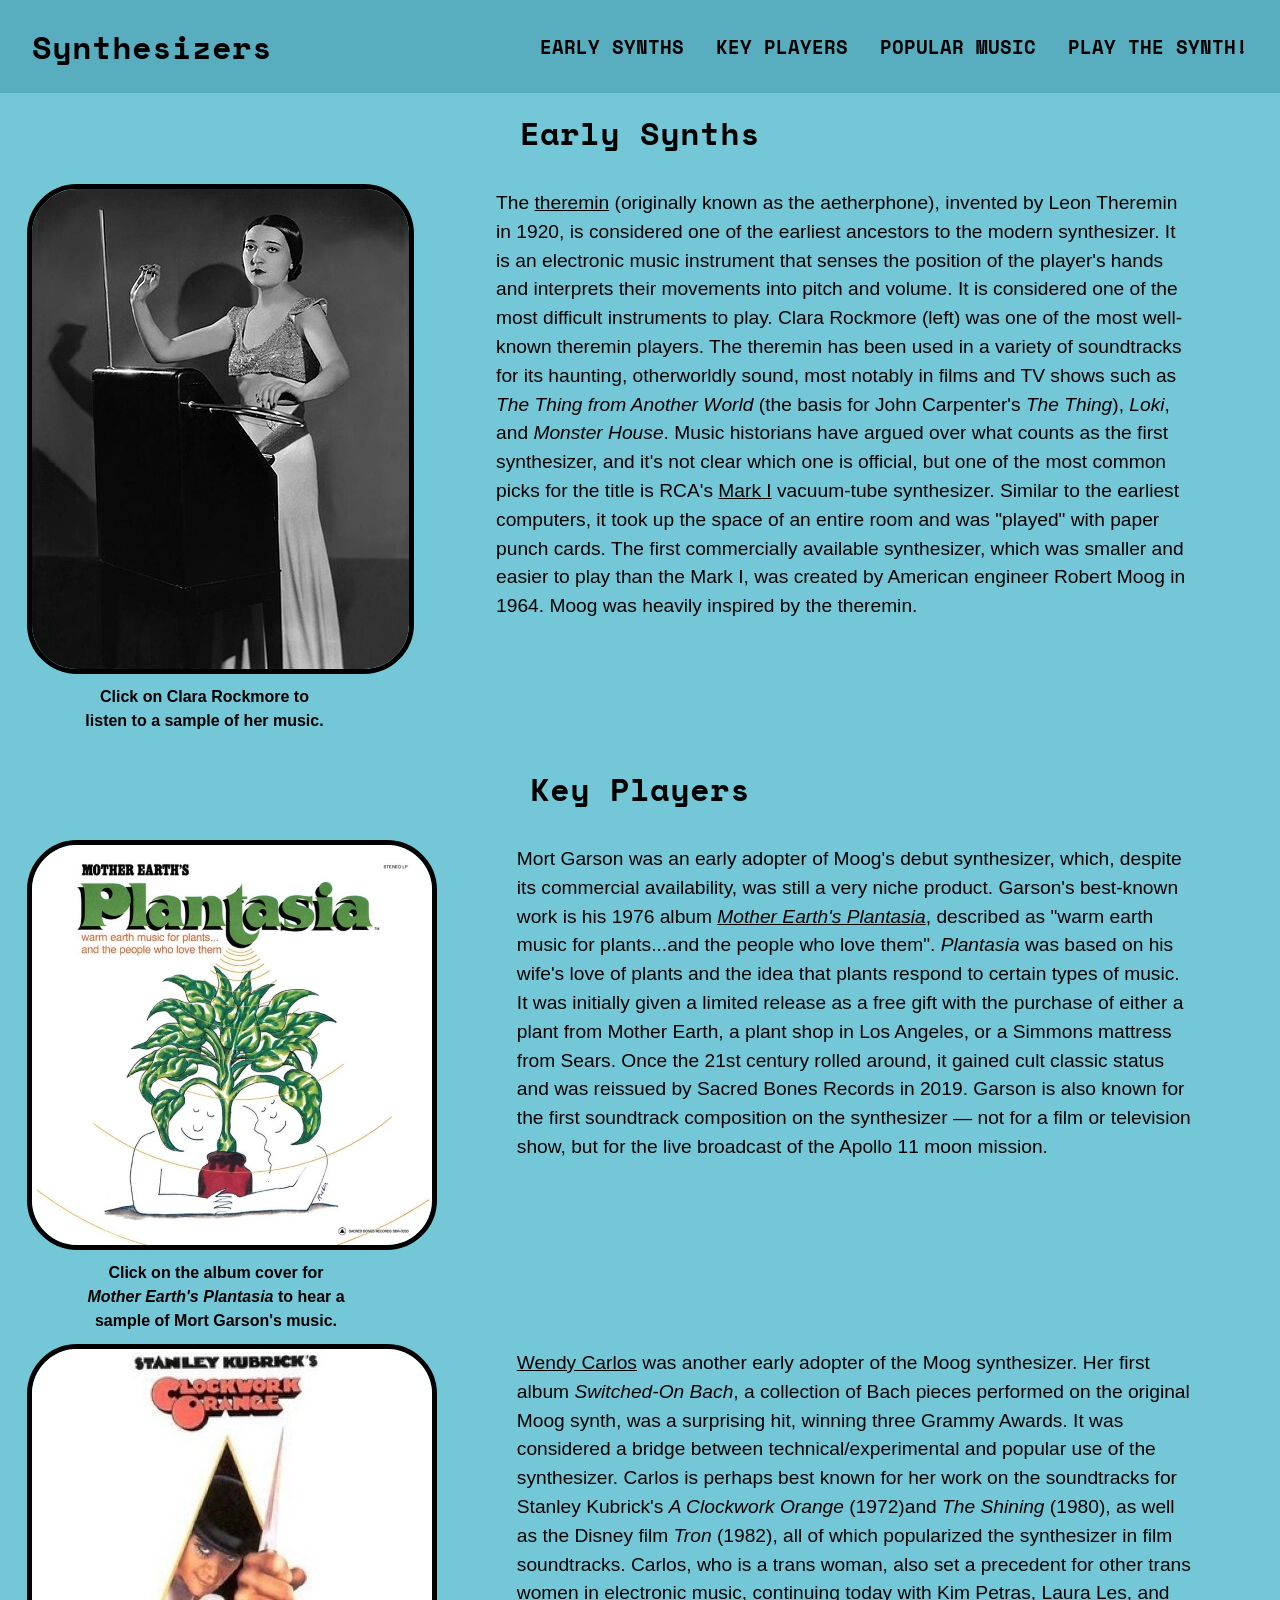
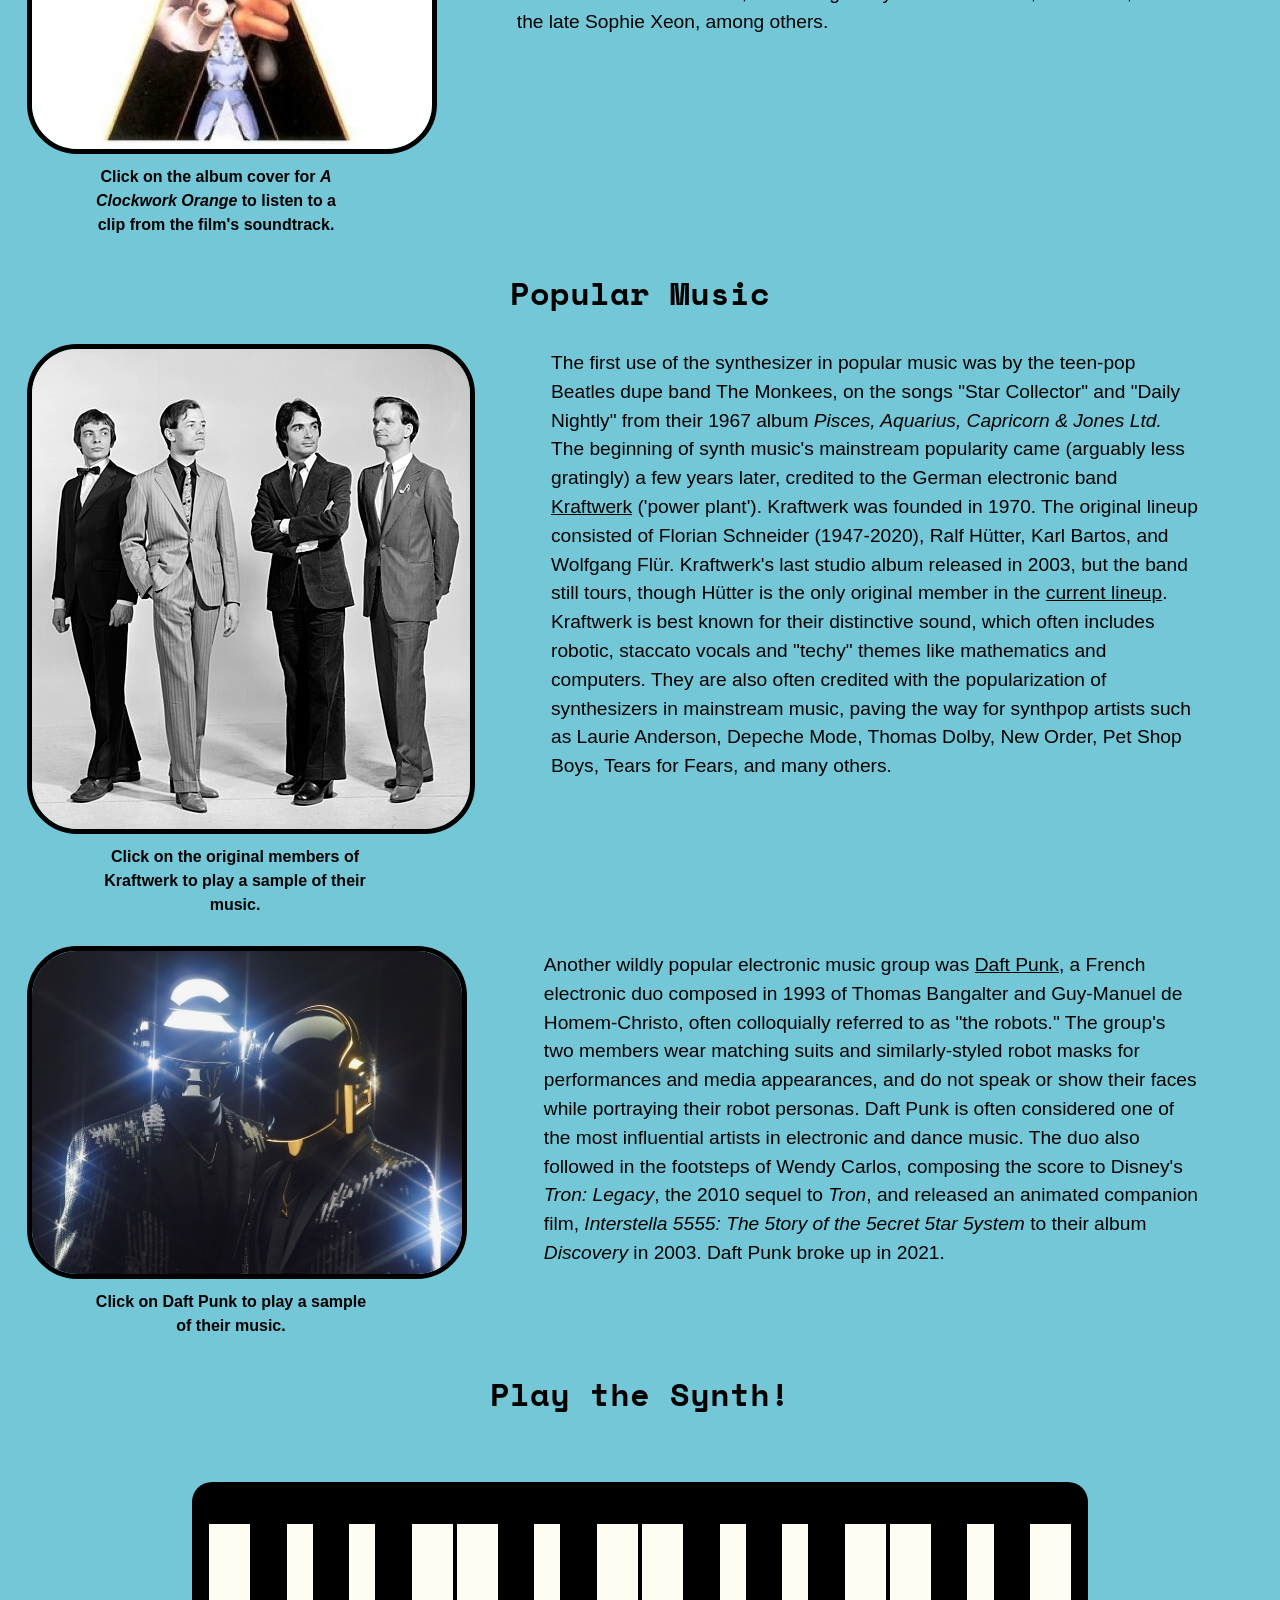
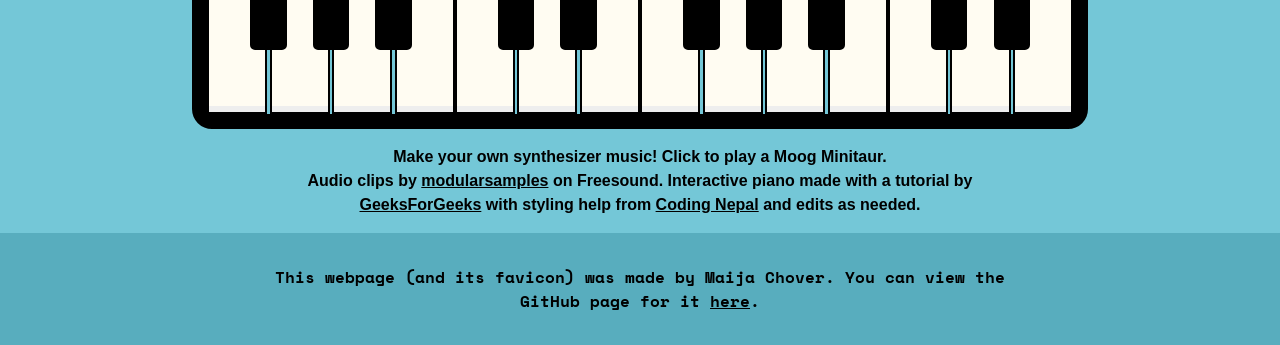
==== synth-project.html @ 5e9b10bf "Initial commit" ====
<!DOCTYPE html>
<html>

<head>
    <meta charset="utf-8">
    <meta name="viewport" content="width=device-width, initial-scale=1">
    <title>Synthesizers</title>
    <link rel="icon" type="image/png" href="images/favicon.png">

    <link rel="preconnect" href="https://fonts.googleapis.com">
    <link rel="preconnect" href="https://fonts.gstatic.com" crossorigin>
    <link href="https://fonts.googleapis.com/css2?family=Lato:ital,wght@0,100;0,300;0,400;0,700;0,900;1,100;1,300;1,400;1,700;1,900&family=Space+Mono:ital,wght@0,400;0,700;1,400;1,700&display=swap" rel="stylesheet">

    <link rel="stylesheet" href="styles/synth-project.css">
</head>

<body>
    <header>
<h1>Synthesizers</h1> 
<nav>
    <ul>
        <li><a href="#early-synths">Early Synths</a></li>
        <li><a href="#key-players">Key Players</a></li>
        <li><a href="#popular-music">Popular Music</a></li>
        <li><a href="#play-the-synth">Play the Synth!</a></li>
    </ul>
</nav>
</header>

<article id="early-synths">
<h1>Early Synths</h1>
</article>

<article id="theremin">
    <section class="image">
        <div class="card" id="card1">
            <div class="card-contents">
                <div class="front">
            <img src="images/clara-rockmore.jpg" alt="A black and white photo of Clara Rockmore standing at her theremin." id="clara-rockmore">
            </div>
                <div class="back">
                    <img src="images/clara-rockmore.jpg" alt="A black and white photo of Clara Rockmore standing at her theremin." id="clara-rockmore2">
        <h4>"The Swan" from <i>The Carnival of the Animals</i> by Camille Saint-Saëns performed by Clara Rockmore. Image of Clara Rockmore from <a href="https://commons.wikimedia.org/wiki/File:Clara_Rockmore_(1911-1998)_at_her_Theremin.jpg" target="_blank">Wikimedia Commons</a> in the public domain. <a href="https://www.w3schools.com/howto/howto_css_flip_card.asp" target="_blank">Flip card tutorial</a> and <a href="https://www.w3schools.com/howto/howto_css_image_text.asp" target="_blank"> text-over-image tutorial</a> by W3Schools with edits as needed.</h4>
        <audio src="audio/track1.mp3" class="audio" id="track1" preload="auto">
        </audio>
                </div>
            </div>
        </div>
        <h4>Click on Clara Rockmore to listen to a sample of her music.</h4>
    </section>

<section class="text">
<p>The <a href="https://omeka-s.grinnell.edu/s/MusicalInstruments/item/8038#:~:text=The%20theremin%20is%20a%20movement,Anglicized%20form%20as%20Leon%20Theremin" target="_blank">theremin</a> (originally known as the aetherphone), invented by Leon Theremin in 1920, is considered one of the earliest ancestors to the modern synthesizer. It is an electronic music instrument that senses the position of the player's hands and interprets their movements into pitch and volume. It is considered one of the most difficult instruments to play. Clara Rockmore (left) was one of the most well-known theremin players. The theremin has been used in a variety of soundtracks for its haunting, otherworldly sound, most notably in films and TV shows such as <i>The Thing from Another World</i> (the basis for John Carpenter's <i>The Thing</i>), <i>Loki</i>, and <i>Monster House</i>. Music historians have argued over what counts as the first synthesizer, and it's not clear which one is official, but one of the most common picks for the title is RCA's <a href="https://ethw.org/RCA_Mark_I_and_Mark_II_Synthesizers" target="_blank">Mark I</a> vacuum-tube synthesizer. Similar to the earliest computers, it took up the space of an entire room and was "played" with paper punch cards. The first commercially available synthesizer, which was smaller and easier to play than the Mark I, was created by American engineer Robert Moog in 1964. Moog was heavily inspired by the theremin.</p>
    </section>
</article>

<article id="key-players">
<h1>Key Players</h1>
</article>

<article>

<section class="image">
    <div class="card" id="card2">
        <div class="card-contents">
            <div class="front">
        <img src="images/plantasia.jpg" id="plantasia" alt="The album cover for Mother Earth's Plantasia, which features abstract line drawings of two people embracing a plant.">
        </div>
            <div class="back">
                <img src="images/plantasia.jpg" alt="The album cover for Mother Earth's Plantasia, which features abstract line drawings of two people embracing a plant." id="plantasia2">
    <h4>"Baby's Tears Blues" from <i>Mother Earth's Plantasia</i> by Mort Garson, recorded on an original Moog synthesizer. <a href="https://www.w3schools.com/howto/howto_css_flip_card.asp" target="_blank">Flip card tutorial</a> and <a href="https://www.w3schools.com/howto/howto_css_image_text.asp" target="_blank"> text-over-image tutorial</a> by W3Schools with edits as needed.</h4>
    <audio src="audio/track2.mp3" class="audio" id="track2" preload="auto">
    </audio>
            </div>
        </div>
    </div>
    <h4>Click on the album cover for <i>Mother Earth's Plantasia</i> to hear a sample of Mort Garson's music.</h4>
</section>
    <section class="text">
<p>
 
    Mort Garson was an early adopter of Moog's debut synthesizer, which, despite its commercial availability, was still a very niche product. Garson's best-known work is his 1976 album <a href="https://www.moogmusic.com/news/celebrating-plantasia" target="_blank"><i>Mother Earth's Plantasia</i></a>, described as "warm earth music for plants...and the people who love them". <i>Plantasia</i> was based on his wife's love of plants and the idea that plants respond to certain types of music. It was initially given a limited release as a free gift with the purchase of either a plant from Mother Earth, a plant shop in Los Angeles, or a Simmons mattress from Sears. Once the 21st century rolled around, it gained cult classic status and was reissued by Sacred Bones Records in 2019. Garson is also known for the first soundtrack composition on the synthesizer — not for a film or television show, but for the live broadcast of the Apollo 11 moon mission.
    
</p>
</section>
</article>
<article>
<section class="image">
    <div class="card" id="card3">
        <div class="card-contents">
            <div class="front">
        <img src="images/a-clockwork-orange.jpg" alt="The album cover for A Clockwork Orange, showing the film's title along with an illustration of its main character." id="a-clockwork-orange">
        </div>
            <div class="back">
                <img src="images/a-clockwork-orange.jpg" alt="The album cover for A Clockwork Orange, showing the film's title along with an illustration of its main character." id="a-clockwork-orange2">
    <h4>"Theme from <i>A Clockwork Orange</i>" from the soundtrack of <i>A Clockwork Orange</i> by Wendy Carlos. Album cover image in the <a href="https://en.wikipedia.org/wiki/File:A-clockwork-orange.jpg" target="_blank">public domain</a>. <a href="https://www.w3schools.com/howto/howto_css_flip_card.asp" target="_blank">Flip card tutorial</a> and <a href="https://www.w3schools.com/howto/howto_css_image_text.asp" target="_blank"> text-over-image tutorial</a> by W3Schools with edits as needed.</h4>
    <audio src="audio/track3.mp3" class="audio" id="track3" preload="auto">
    </audio>
            </div>
        </div>
    </div>
<h4>Click on the album cover for <i>A Clockwork Orange</i> to listen to a clip from the film's soundtrack.</h4>
</section>

<section class="text">
    <p><a href="https://www.britannica.com/biography/Wendy-Carlos" target="_blank">Wendy Carlos</a> was another early adopter of the Moog synthesizer. Her first album <i>Switched-On Bach</i>, a collection of Bach pieces performed on the original Moog synth, was a surprising hit, winning three Grammy Awards. It was considered a bridge between technical/experimental and popular use of the synthesizer. Carlos is perhaps best known for her work on the soundtracks for Stanley Kubrick's <i>A Clockwork Orange</i> (1972)and <i>The Shining</i> (1980), as well as the Disney film <i>Tron</i> (1982), all of which popularized the synthesizer in film soundtracks. Carlos, who is a trans woman, also set a precedent for other trans women in electronic music, continuing today with Kim Petras, Laura Les, and the late Sophie Xeon, among others.
</p>
</section>
</article>

<article id="popular-music">
<h1>Popular Music</h1>
</article>


<article>
    <section class="image">
        <div class="card" id="card4">
            <div class="card-contents">
                <div class="front">
            <img src="images/kraftwerk.jpg" alt="A black and white photo of the four members of Kraftwerk standing in a line." id="kraftwerk">
            </div>
                <div class="back">
                    <img src="images/kraftwerk.jpg" alt="A black and white photo of the four members of Kraftwerk standing in a line." id="kraftwerk2">
        <h4>"Pocket Calculator" from <i>Computer World</i> by Kraftwerk. Image of Kraftwerk from <a href="https://commons.wikimedia.org/wiki/File:Kraftwerk_1975.jpg" target="_blank">Wikimedia Commons</a> in the public domain. <a href="https://www.w3schools.com/howto/howto_css_flip_card.asp" target="_blank">Flip card tutorial</a> and <a href="https://www.w3schools.com/howto/howto_css_image_text.asp" target="_blank"> text-over-image tutorial</a> by W3Schools with edits as needed.</h4>
        <audio src="audio/track4.mp3" class="audio" id="track4" preload="auto">
        </audio>
                </div>
            </div>
        </div>
        <h4>Click on the original members of Kraftwerk to play a sample of their music.</h4>
    </section>

    <section class="text"> 
        <p>
    The <a href="https://www.wqxr.org/story/moog-synthesizers-dynamic-musical-history/" target="_blank"></a>first use of the synthesizer in popular music was by the teen-pop Beatles dupe band The Monkees, on the songs "Star Collector" and "Daily Nightly" from their 1967 album <i>Pisces, Aquarius, Capricorn & Jones Ltd.</i> The beginning of synth music's mainstream popularity came (arguably less gratingly) a few years later, credited to the German electronic band <a href="https://www.britannica.com/topic/Kraftwerk" target="_blank">Kraftwerk</a> ('power plant'). Kraftwerk was founded in 1970. The original lineup consisted of Florian Schneider (1947-2020), Ralf Hütter, Karl Bartos, and Wolfgang Flür. Kraftwerk's last studio album released in 2003, but the band still tours, though Hütter is the only original member in the <a href="http://kraftwerkfaq.hu/members.html#present" target="_blank">current lineup</a>. Kraftwerk is best known for their distinctive sound, which often includes robotic, staccato vocals and "techy" themes like mathematics and computers. They are also often credited with the popularization of synthesizers in mainstream music, paving the way for synthpop artists such as Laurie Anderson, Depeche Mode, Thomas Dolby, New Order, Pet Shop Boys, Tears for Fears, and many others.</p>
</section>
</article>
<br>
<article>
    <section class="image">
        <div class="card" id="card5">
            <div class="card-contents">
                <div class="front">
            <img src="images/daft-punk.jpg" alt="The two members of Daft Punk in their robot personas standing side by side." id="daft-punk">
            </div>
                <div class="back">
                    <img src="images/daft-punk.jpg" alt="The two members of Daft Punk in their robot personas standing side by side." id="daft-punk2">
        <h4>"Harder, Better, Faster, Stronger" from <i>Discovery</i> by Daft Punk. Image of Daft Punk from <a href="https://commons.wikimedia.org/wiki/File:Daft_Punk_in_2013.jpg" target="_blank">Wikimedia Commons</a>. <a href="https://www.w3schools.com/howto/howto_css_flip_card.asp" target="_blank">Flip card tutorial</a> and <a href="https://www.w3schools.com/howto/howto_css_image_text.asp" target="_blank"> text-over-image tutorial</a> by W3Schools with edits as needed.</h4>
        <audio src="audio/track5.mp3" class="audio" id="track5" preload="auto">
        </audio>
                </div>
            </div>
        </div>
        <h4>Click on Daft Punk to play a sample of their music.</h4>
    </section>
    <section class="text">
<p>Another wildly popular electronic music group was <a href="https://www.britannica.com/topic/Daft-Punk" target="_blank">Daft Punk</a>, a French electronic duo composed in 1993 of Thomas Bangalter and Guy-Manuel de Homem-Christo, often colloquially referred to as "the robots." The group's two members wear matching suits and similarly-styled robot masks for performances and media appearances, and do not speak or show their faces while portraying their robot personas. Daft Punk is often considered one of the most influential artists in electronic and dance music. The duo also followed in the footsteps of Wendy Carlos, composing the score to Disney's <i>Tron: Legacy</i>, the 2010 sequel to <i>Tron</i>, and released an animated companion film, <i>Interstella 5555: The 5tory of the 5ecret 5tar 5ystem</i> to their album <i>Discovery</i> in 2003. Daft Punk broke up in 2021.
</p>
    </section>
</article>

<article id="play-the-synth">
    <h1>Play the Synth!</h1>
</article>

<div class="piano">
    <ul class="keys-list">
        <li class="keys white" data-key="1"></li>
        <li class="keys black" data-key="2"></li>
        <li class="keys white" data-key="3"></li>
        <li class="keys black" data-key="4"></li>
        <li class="keys white" data-key="5"></li>
        <li class="keys black" data-key="6"></li>
        <li class="keys white" data-key="7"></li>
        <li class="keys white" data-key="8"></li>
        <li class="keys black" data-key="9"></li>
        <li class="keys white" data-key="10"></li>
        <li class="keys black" data-key="11"></li>
        <li class="keys white" data-key="12"></li>
        <li class="keys white" data-key="13"></li>
        <li class="keys black" data-key="14"></li>
        <li class="keys white" data-key="15"></li>
        <li class="keys black" data-key="16"></li>
        <li class="keys white" data-key="17"></li>
        <li class="keys black" data-key="18"></li>
        <li class="keys white" data-key="19"></li>
        <li class="keys white" data-key="20"></li>
        <li class="keys black" data-key="21"></li>
        <li class="keys white" data-key="22"></li>
        <li class="keys black" data-key="23"></li>
        <li class="keys white" data-key="24"></li>
    </ul>
</div>

<h4>Make your own synthesizer music! Click to play a Moog Minitaur. <br> Audio clips by <a href="https://freesound.org/people/modularsamples/packs/17167/" target="_blank">modularsamples</a> on Freesound. Interactive piano made with a tutorial by <a href="https://www.geeksforgeeks.org/build-a-piano-using-html-css-and-javascript/" target="_blank">GeeksForGeeks</a> with styling help from <a href="https://www.codingnepalweb.com/playable-piano-html-css-javascript/" target="_blank">Coding Nepal</a> and edits as needed.</h4>

<footer>
    <h4>
    This webpage (and its favicon) was made by Maija Chover. You can view the GitHub page for it <a href="" target="_blank">here</a>.
    </h4>
</footer>

<script src="scripts/synth-project.js"></script>
</body>
</html>
---- styles/synth-project.css ----
html {
    font-size: 100%;
    box-sizing: border-box;
  }
  * {
    box-sizing: inherit;
}
  body {
    background: #74C7D7;
    color: #000;
    font-family: 'IBM Plex Sans', 'Helvetica', sans-serif;
    display: flex;
    flex-direction: column;
    align-items: center;
    text-align: center;
    width: 100%;
    margin: 0;
    padding: 0;
  }

  header {
    font-family: 'Space Mono', 'Futura', sans-serif;
    background-color: #58ADBE;
    margin: 0;
    padding: 1rem;
    width: 100%;
    justify-content: space-between;
    align-items: center;
    display: flex;
    font-weight: bold;
}

footer {
    font-family: 'Space Mono', 'Futura', sans-serif;
    background-color: #58ADBE;
    margin: 0;
    padding: 1rem 0;
    width: 100%;
    text-align: center;
}

p {
    padding: 0;
    margin: 1rem 10%;
    margin-top: 0;
    text-align: left;
    font-size: 120%;
    line-height: 1.5;
}

header h1 {
    text-align: left;
    padding: 0 0 0 1rem;
    margin: 0;
}

h1 {
    font-family: 'Space Mono', 'Futura', sans-serif;
    text-align: center;
    padding: 0;
    margin: 1rem;
    margin-bottom: 2rem;
    font-size: 2em;
}

h4 {
    margin: 1rem 20%;
    line-height: 1.5;
}

nav ul {
    display: flex;
    list-style: none;
    margin: 0;
    font-size: 120%;
    text-transform: uppercase;
    padding: 1rem;
}

nav ul li {
    margin: 0;
    margin-left: 2rem;
}

article {
    display: flex;
    flex-direction: row;
}

div {
    display: flex;
    align-items: center;  
    justify-content: center;
    border-radius: 50px;
}

img {
    border-radius: 50px;
    border: solid 5px #000; 
}

a {
    color: #000;
}

a:hover {
    color: #115363;
    text-decoration: none;
}

header a {
    text-decoration: none;
}

.card {
    border-radius: 50px;
    perspective: 1000px;
    margin: 0;
    padding: 0;
    background-color: transparent;
    margin-left: 2rem;
}

#card1 {
    width: 377px;
    height: 480px;
}

#card2 {
    width: 400px;
    height: 400px;
}

#card3{
    width: 400px;
    height: 400px; 
}

#card4 {
    width: 438px;
    height: 480px;
}

#card5 {
    height: 323px;
    width: 430px;
}

.card.flipped .card-contents {
    transform: rotateY(180deg);
}

.card-contents {
    position: relative;
    width: 100%;
    height: 100%;
    text-align: left;
    transition: transform 0.8s;
    transform-style: preserve-3d;
}

.front, .back {
    position: absolute;
    width: 100%;
    height: 100%;
    backface-visibility: hidden;
  }

.back {
    transform: rotateY(180deg);
}

.card .back h4 {
    position: absolute; 
    margin: 1rem 10%;
    padding: 1rem;
    color: #000;
    background-color: rgba(255, 255, 255, 0.8); 
    border: solid 1px;
    border-radius: 10px;
    max-width: 80%; 
    word-wrap: break-word;
}

.piano {
    display: flex;
    align-items: center;
    justify-content: center;
    margin: 2rem;
    margin-bottom: 0;
    padding: 0;
    width: 100%;
}

.keys-list {
    list-style: none;
    display: flex;
    justify-content: center;
    max-width: 70%;
    margin: 0 auto;
    padding: 0;
    border: 15px solid #000;
    border-top: 40px solid #000;
    border-radius: 20px;
}

.keys {
    width: 12rem;
    cursor: pointer;
    position: relative;
    height: 12rem;
    border-radius: 0;
    border: 2px solid #000;
    margin: 0;
    padding: 0;
}

.white {
    background: linear-gradient(#FFFCF2 97%, #eee 3%);
}

.white.active {
    box-shadow: inset -5px 5px 20px rgba(0,0,0,0.2);
    background:linear-gradient(to bottom, #fff 0%, #eee 100%);
  }

.black {
    width: 7rem;
    height: 8rem;
    border-radius: 0 0 5px 5px;
    background:#000;
    z-index: 2;
    margin: 0 -17px 0 -17px;
}

.black.active {
    box-shadow: inset -5px -10px 10px rgba(255,255,255,0.1);
    background:linear-gradient(to bottom, #000, #434343);
  }

  @media screen and (max-width: 700px) {
body {
    width: 100%;
    margin: 0;
    padding: 0;
    display: flex;
    flex-direction: column;
}

article {
    width: 100%;
    margin: 0;
    padding: 0;
    display: flex;
    flex-direction: column; 
}

section {
    width: 100%;
    min-width: 100%;
    max-width: 100%;
    margin: 0;
    padding: 0;
    display: flex;
    flex-direction: column; 
}

header {
    display: block;
    width: 100%;
}

footer {
    display: block;
    width: 100%;
}

h1 {
    margin: 1rem;
    margin-bottom: 0.5rem;
    padding: 0;
    display: flex;
    flex-direction: column;
    text-align: center;
    align-items: center;
}

h4 {
    margin: 1rem;
    margin-top: 0.5rem;
    padding: 0;
}

p {
    margin: 2rem;
    margin-top: 0;
    padding: 0;
}

img {
    width: 100%;
    min-width: 100%;
    max-width: 100%;
    margin: 0;
    padding: 0;
    display: flex;
    flex-direction: column;
}

nav ul {
    margin: 0;
    padding: 0;
    display: block;
}

nav ul li {
    margin: 0.5rem;
    padding: 0;
    display: block;
}

#card1, #card2, #card3, #card4, #card5 {
width: 100%;
margin: 0;
padding: 0;
}

.piano {
    display: flex;
    align-items: center;
    justify-content: center;
    margin: 0;
    padding: 0;
    width: 100%;
}

.keys-list {
    max-width: 100%;
    border: 10px solid #000;
    border-top: 30px solid #000;
    border-radius: 10px;
}

.white {
    width: 4rem;
    cursor: pointer;
    position: relative;
    height: 7rem;
    margin: 0;
    padding: 0;
}

.black {
    width: 2.5rem;
    height: 4.5rem;
    margin: 0 -10px;
}
}
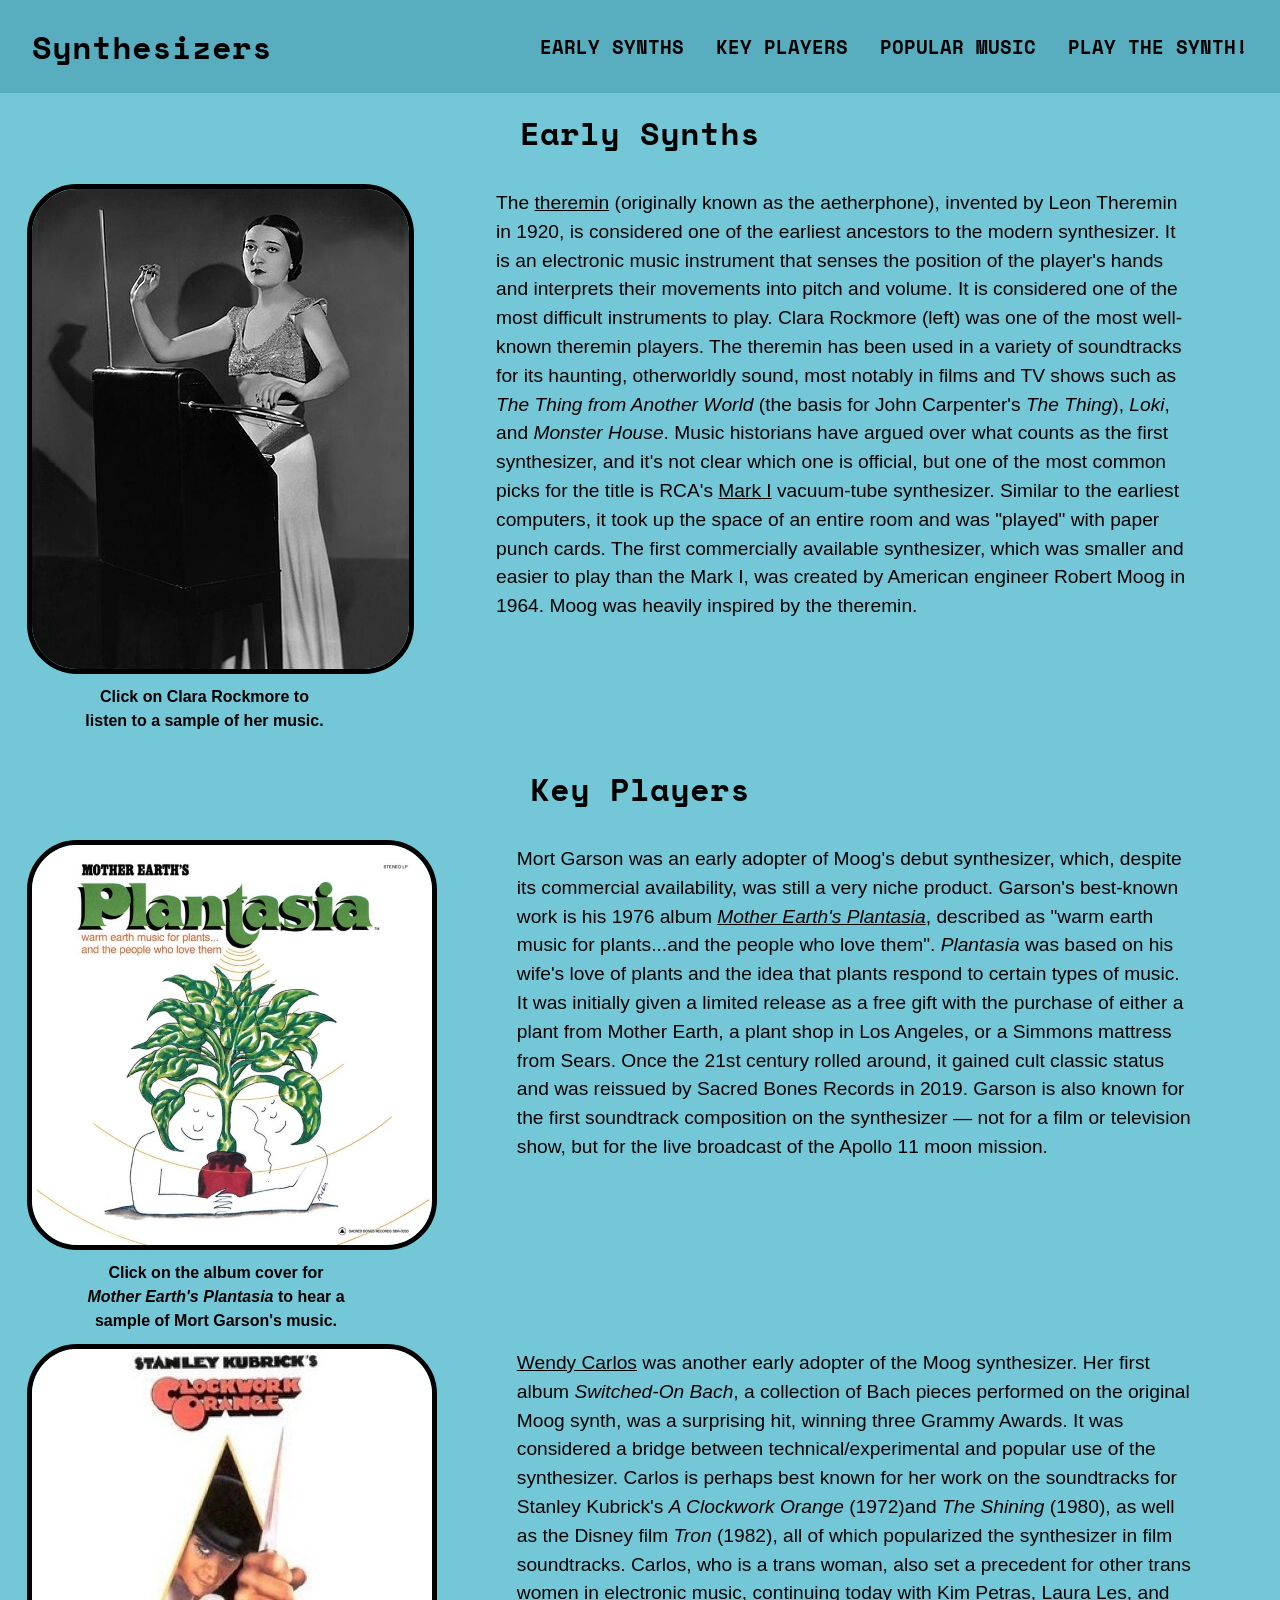
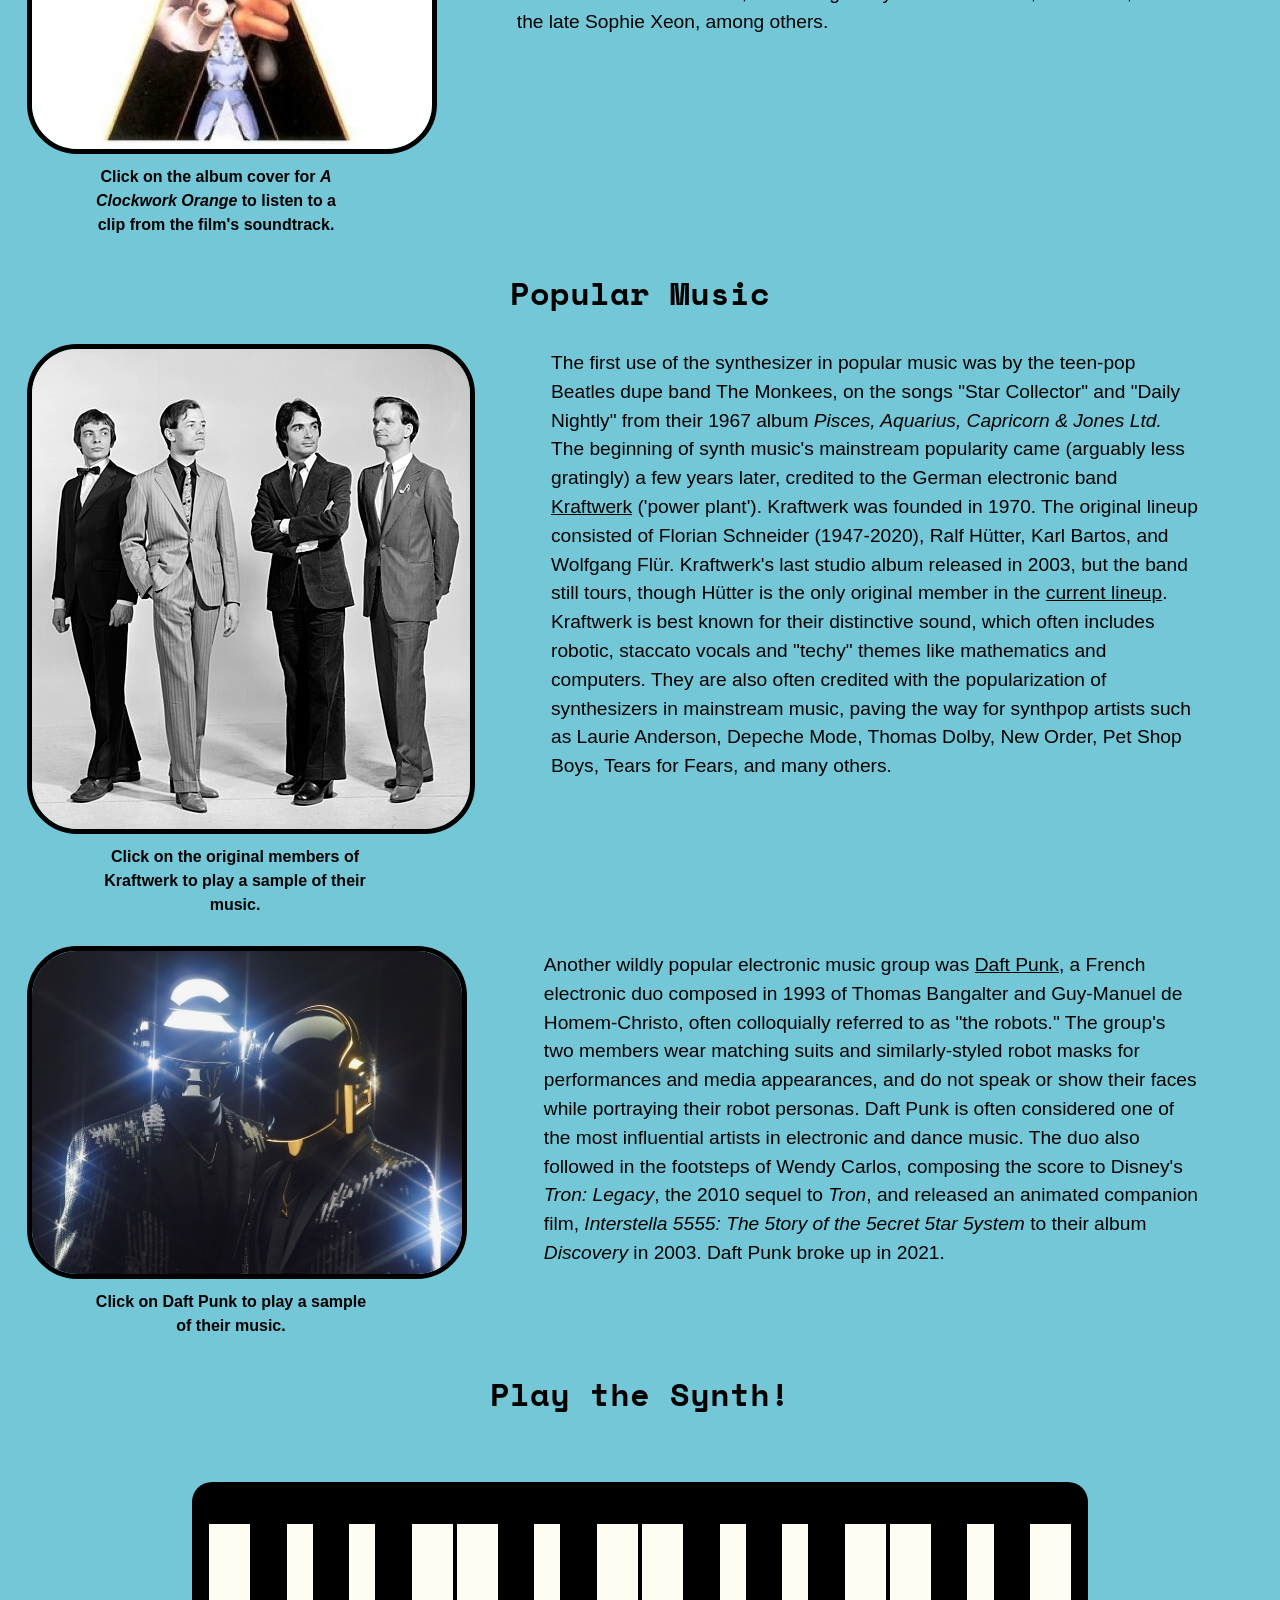
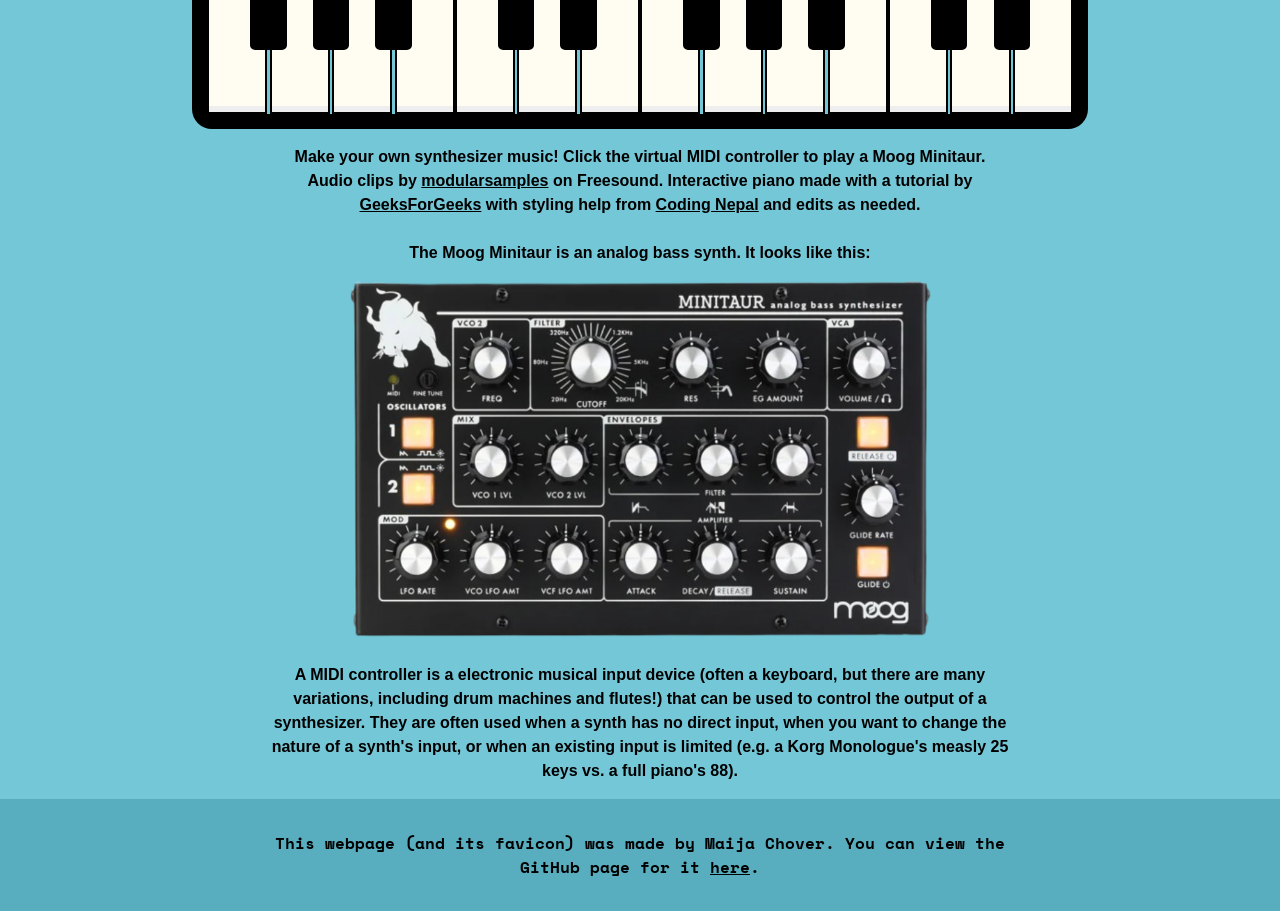
==== commit 64ebd560: "fixed source errors and added context for interactive synth" ====
--- a/synth-project.html
+++ b/synth-project.html
@@ -193,11 +193,19 @@
     </ul>
 </div>
 
-<h4>Make your own synthesizer music! Click to play a Moog Minitaur. <br> Audio clips by <a href="https://freesound.org/people/modularsamples/packs/17167/" target="_blank">modularsamples</a> on Freesound. Interactive piano made with a tutorial by <a href="https://www.geeksforgeeks.org/build-a-piano-using-html-css-and-javascript/" target="_blank">GeeksForGeeks</a> with styling help from <a href="https://www.codingnepalweb.com/playable-piano-html-css-javascript/" target="_blank">Coding Nepal</a> and edits as needed.</h4>
+<h4>Make your own synthesizer music! Click the virtual MIDI controller to play a Moog Minitaur. <br> 
+
+     Audio clips by <a href="https://freesound.org/people/modularsamples/packs/17167/" target="_blank">modularsamples</a> on Freesound. Interactive piano made with a tutorial by <a href="https://www.geeksforgeeks.org/build-a-piano-using-html-css-and-javascript/" target="_blank">GeeksForGeeks</a> with styling help from <a href="https://www.codingnepalweb.com/playable-piano-html-css-javascript/" target="_blank">Coding Nepal</a> and edits as needed. <br> <br>
+
+    The Moog Minitaur is an analog bass synth. It looks like this:
+
+    <div><img src="images/minitaur.png" alt="A Moog Minitaur synthesizer." id="minitaur"></div>
+
+A MIDI controller is a electronic musical input device (often a keyboard, but there are many variations, including drum machines and flutes!) that can be used to control the output of a synthesizer. They are often used when a synth has no direct input, when you want to change the nature of a synth's input, or when an existing input is limited (e.g. a Korg Monologue's measly 25 keys vs. a full piano's 88).</h4>
 
 <footer>
     <h4>
-    This webpage (and its favicon) was made by Maija Chover. You can view the GitHub page for it <a href="" target="_blank">here</a>.
+    This webpage (and its favicon) was made by Maija Chover. You can view the GitHub page for it <a href="https://github.com/maiiija/synth-project" target="_blank">here</a>.
     </h4>
 </footer>
 
--- a/styles/synth-project.css
+++ b/styles/synth-project.css
@@ -112,6 +112,13 @@
     text-decoration: none;
 }
 
+
+#minitaur {
+    border: 0px;
+    border-radius: 0px;
+    padding: 1rem;
+    max-width: 80%;
+}
 .card {
     border-radius: 50px;
     perspective: 1000px;
